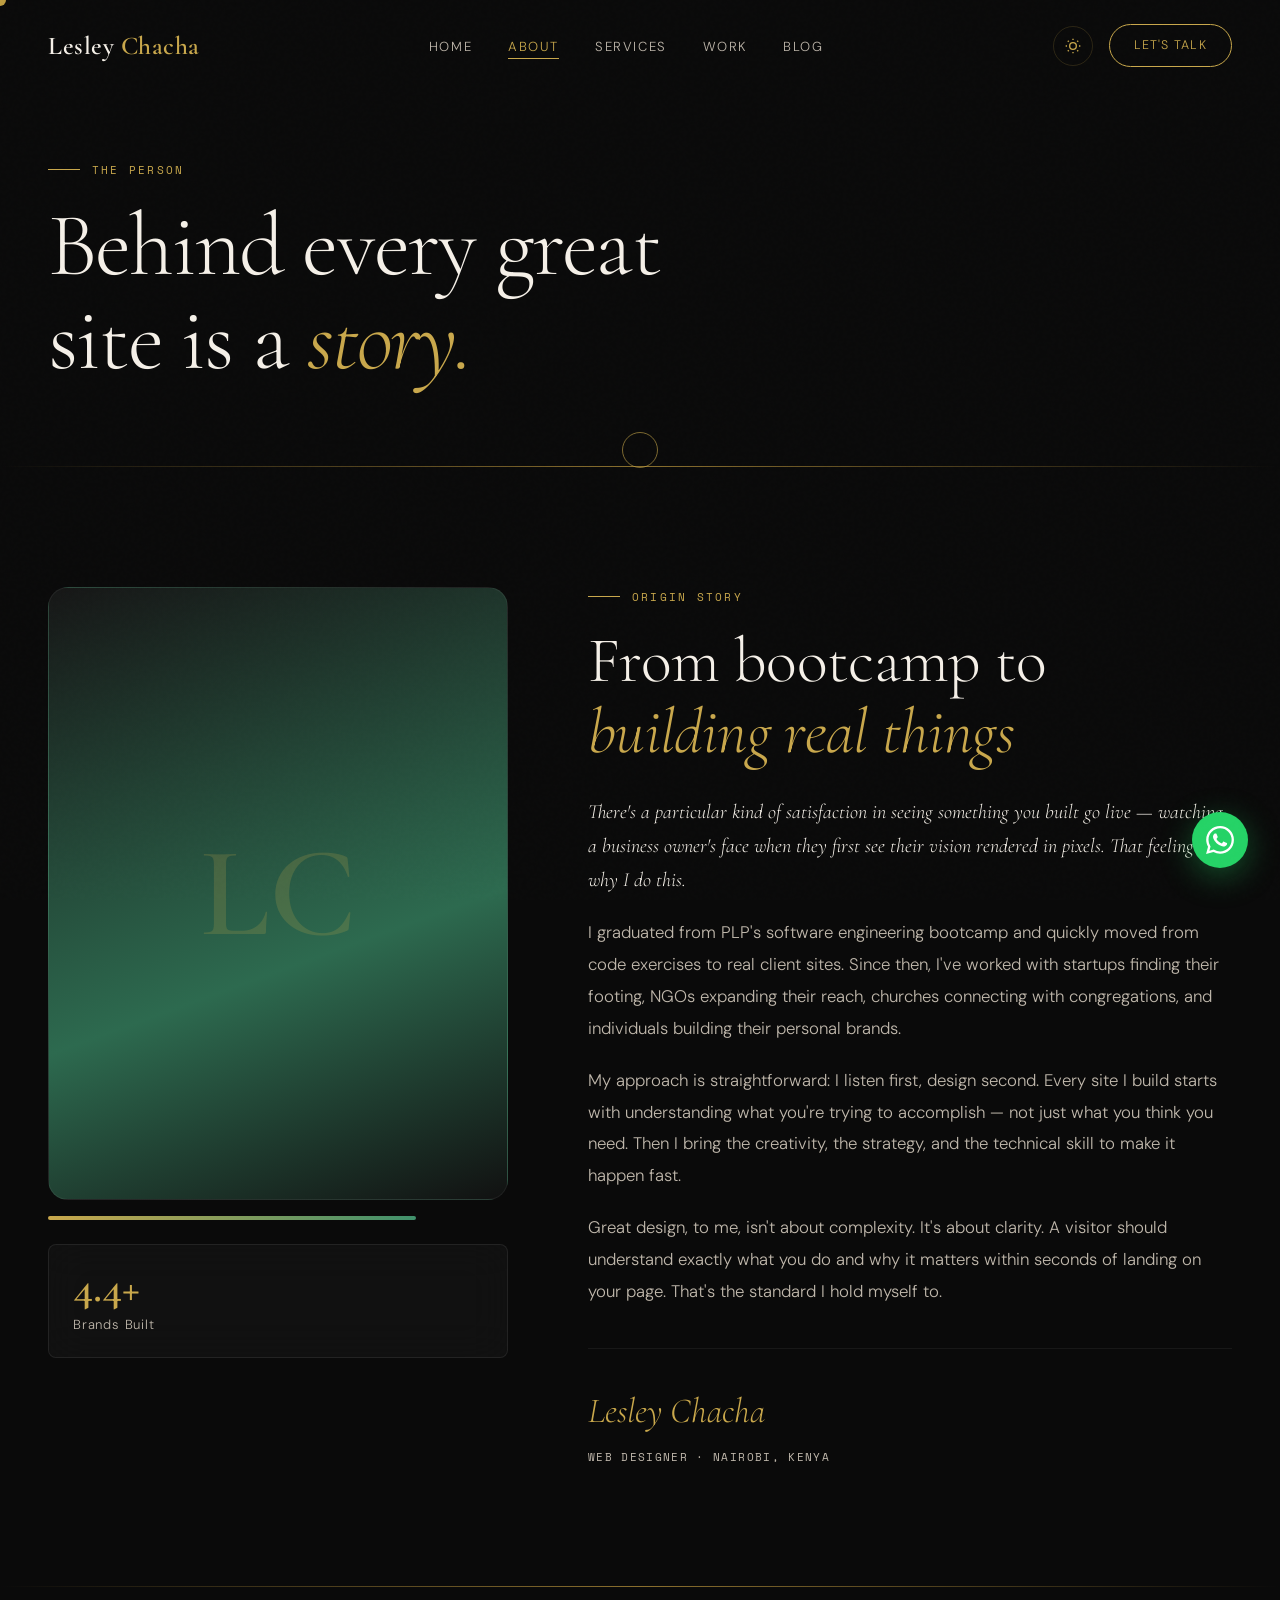
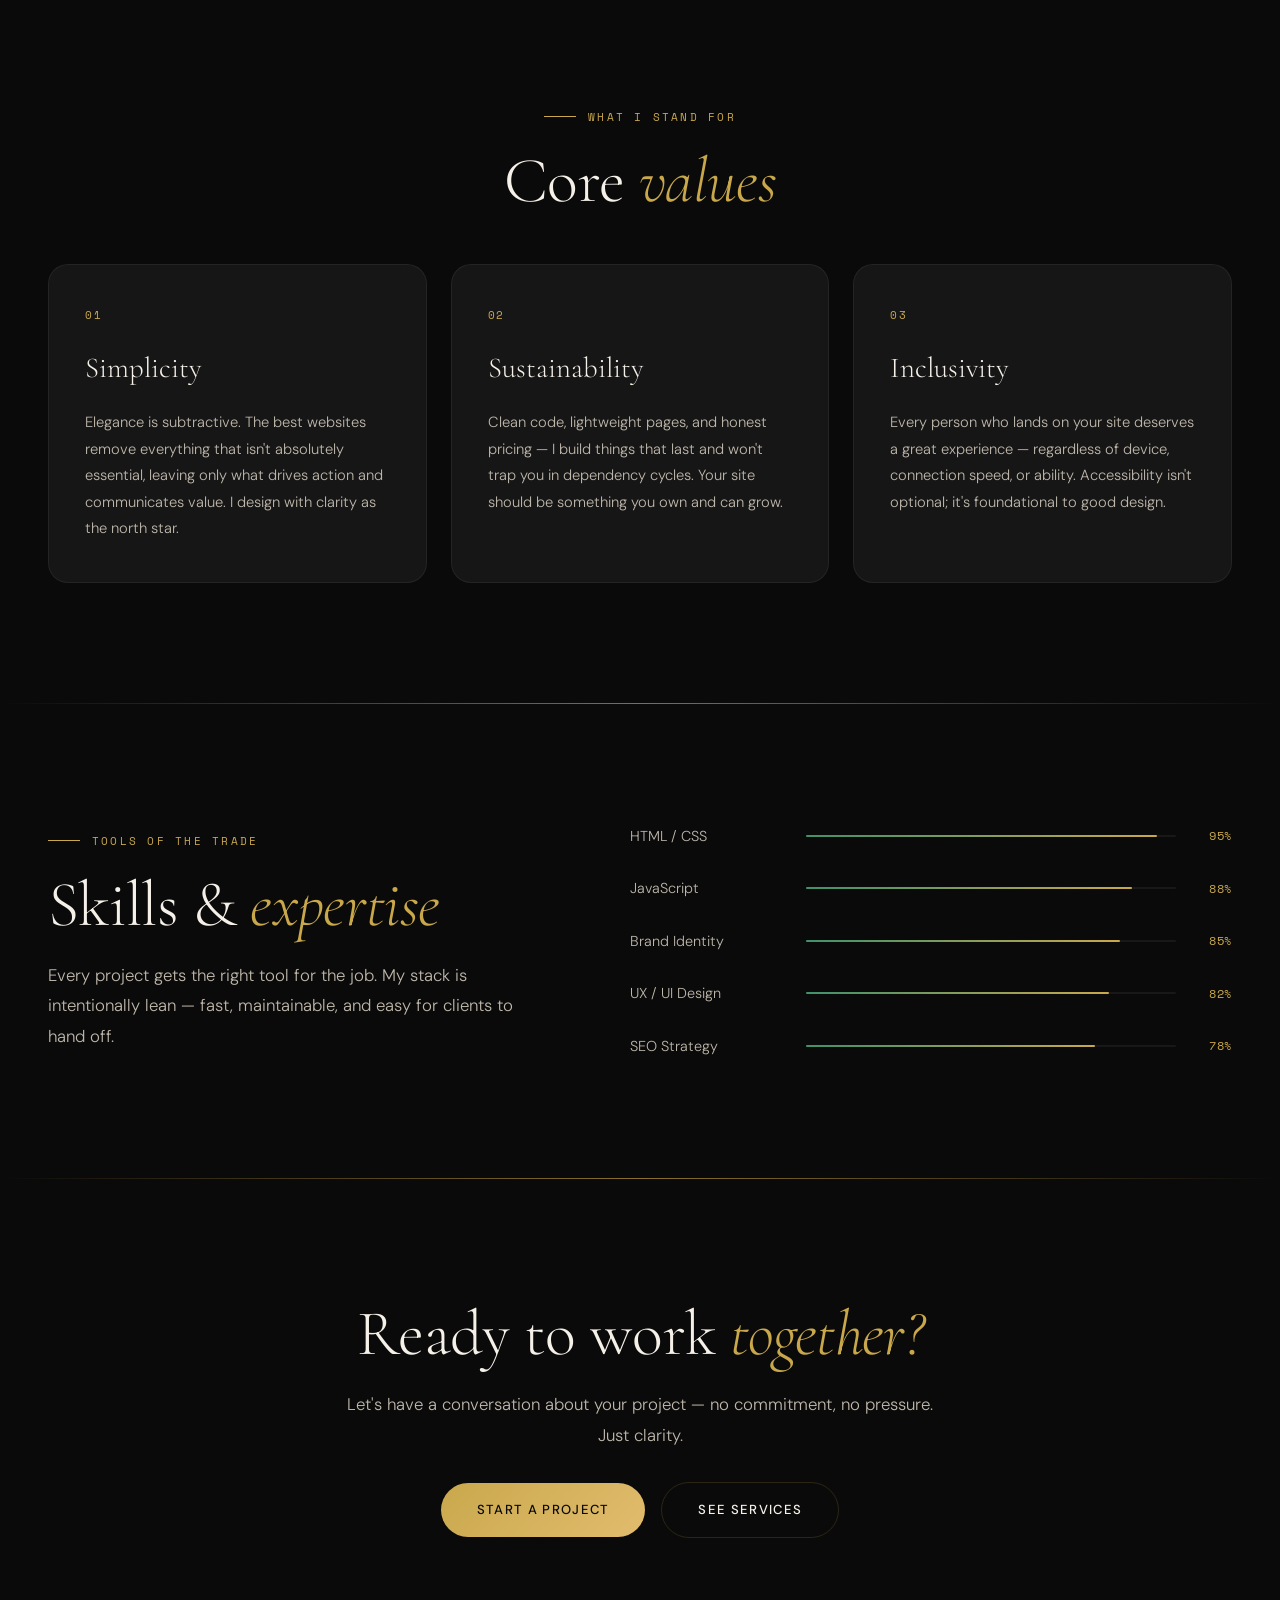
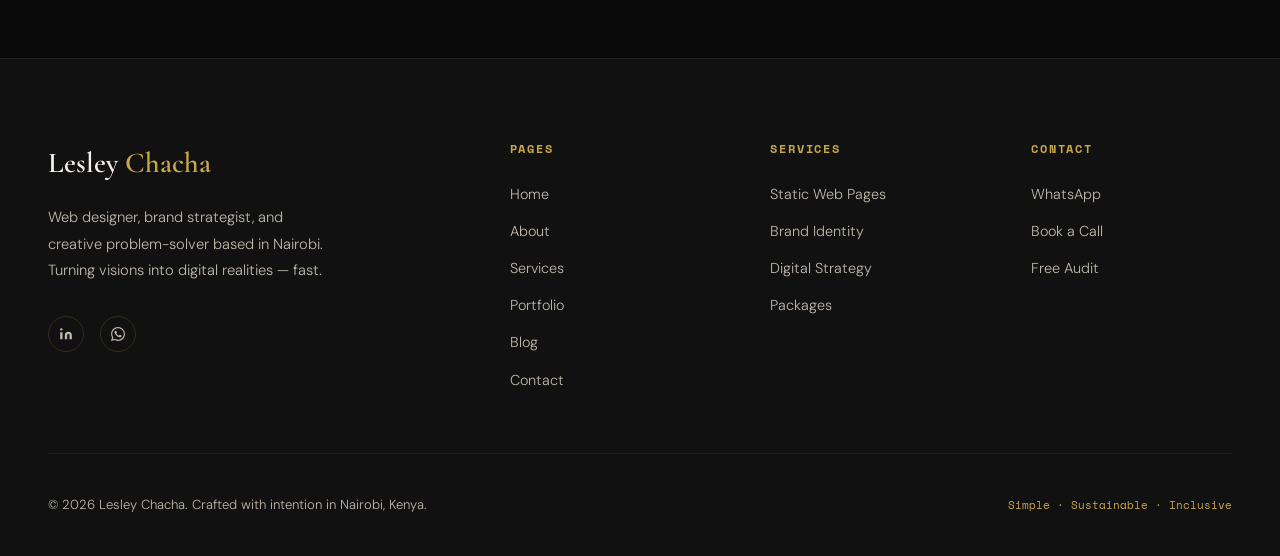
==== about.html @ ad927043 "added everything" ====
<!DOCTYPE html>
<html lang="en" data-theme="dark">
<head>
  <meta charset="UTF-8" />
  <meta name="viewport" content="width=device-width, initial-scale=1.0" />
  <title>About — Lesley Chacha</title>
  <meta name="description" content="PLP bootcamp graduate turned web designer. Lesley Chacha designs fast, purposeful websites for startups, individuals, churches, and NGOs in Nairobi." />
  <link rel="stylesheet" href="style.css" />
  <link rel="stylesheet" href="about.css" />
</head>
<body>

<div id="loader">
  <p class="loader-logo">Lesley <span>Chacha</span></p>
  <div class="loader-bar"></div>
</div>

<div id="cursor"></div>
<div id="cursor-ring"></div>

<a class="wa-float" href="https://wa.me/254796420241" target="_blank" aria-label="Chat on WhatsApp">
  <svg viewBox="0 0 24 24"><path d="M17.472 14.382c-.297-.149-1.758-.867-2.03-.967-.273-.099-.471-.148-.67.15-.197.297-.767.966-.94 1.164-.173.199-.347.223-.644.075-.297-.15-1.255-.463-2.39-1.475-.883-.788-1.48-1.761-1.653-2.059-.173-.297-.018-.458.13-.606.134-.133.298-.347.446-.52.149-.174.198-.298.298-.497.099-.198.05-.371-.025-.52-.075-.149-.669-1.612-.916-2.207-.242-.579-.487-.5-.669-.51-.173-.008-.371-.01-.57-.01-.198 0-.52.074-.792.372-.272.297-1.04 1.016-1.04 2.479 0 1.462 1.065 2.875 1.213 3.074.149.198 2.096 3.2 5.077 4.487.709.306 1.262.489 1.694.625.712.227 1.36.195 1.871.118.571-.085 1.758-.719 2.006-1.413.248-.694.248-1.289.173-1.413-.074-.124-.272-.198-.57-.347m-5.421 7.403h-.004a9.87 9.87 0 01-5.031-1.378l-.361-.214-3.741.982.998-3.648-.235-.374a9.86 9.86 0 01-1.51-5.26c.001-5.45 4.436-9.884 9.888-9.884 2.64 0 5.122 1.03 6.988 2.898a9.825 9.825 0 012.893 6.994c-.003 5.45-4.437 9.884-9.885 9.884m8.413-18.297A11.815 11.815 0 0012.05 0C5.495 0 .16 5.335.157 11.892c0 2.096.547 4.142 1.588 5.945L.057 24l6.305-1.654a11.882 11.882 0 005.683 1.448h.005c6.554 0 11.89-5.335 11.893-11.893a11.821 11.821 0 00-3.48-8.413z"/></svg>
</a>

<nav class="mobile-nav">
  <a href="index.html">Home</a>
  <a href="about.html">About</a>
  <a href="services.html">Services</a>
  <a href="portfolio.html">Work</a>
  <a href="blog.html">Blog</a>
  <a href="contact.html">Contact</a>
</nav>

<header class="nav" id="nav">
  <a href="index.html" class="nav-logo">Lesley <span>Chacha</span></a>
  <ul class="nav-links">
    <li><a href="index.html">Home</a></li>
    <li><a href="about.html" class="active">About</a></li>
    <li><a href="services.html">Services</a></li>
    <li><a href="portfolio.html">Work</a></li>
    <li><a href="blog.html">Blog</a></li>
  </ul>
  <div class="nav-actions">
    <button class="theme-toggle" id="theme-toggle" aria-label="Toggle theme"></button>
    <a href="contact.html" class="btn-nav">Let's Talk</a>
    <button class="nav-hamburger" aria-label="Menu">
      <span></span><span></span><span></span>
    </button>
  </div>
</header>

<!-- Page Hero -->
<section class="page-hero">
  <div class="page-hero-inner">
    <p class="section-label reveal">The Person</p>
    <h1 class="page-hero-title reveal delay-1">
      Behind every great<br>site is a <em>story.</em>
    </h1>
  </div>
  <div class="hero-orb orb-1" style="opacity:0.1"></div>
</section>

<!-- About Story -->
<section class="section">
  <div class="section-inner">
    <div class="about-story-grid">
      <div class="about-photo-col reveal-left">
        <div class="photo-frame">
          <div class="photo-placeholder">
            <!-- Replace with your actual photo: <img src="assets/lesley.jpg" alt="Lesley Chacha" /> -->
            <div class="photo-initials">LC</div>
          </div>
          <div class="photo-accent-bar"></div>
          <div class="photo-stat glass">
            <span class="stat-big" data-count="5" data-suffix="+">0+</span>
            <span>Brands Built</span>
          </div>
        </div>
      </div>

      <div class="about-story-col reveal-right">
        <p class="section-label">Origin Story</p>
        <h2 class="section-title">From bootcamp to <em>building real things</em></h2>
        <div class="story-body">
          <p>There's a particular kind of satisfaction in seeing something you built go live — watching a business owner's face when they first see their vision rendered in pixels. That feeling is why I do this.</p>
          <p>I graduated from PLP's software engineering bootcamp and quickly moved from code exercises to real client sites. Since then, I've worked with startups finding their footing, NGOs expanding their reach, churches connecting with congregations, and individuals building their personal brands.</p>
          <p>My approach is straightforward: I listen first, design second. Every site I build starts with understanding what you're trying to accomplish — not just what you think you need. Then I bring the creativity, the strategy, and the technical skill to make it happen fast.</p>
          <p>Great design, to me, isn't about complexity. It's about clarity. A visitor should understand exactly what you do and why it matters within seconds of landing on your page. That's the standard I hold myself to.</p>
        </div>

        <div class="signature">
          <span class="font-display italic" style="font-size:2.2rem;color:var(--gold)">Lesley Chacha</span>
          <span class="font-mono" style="font-size:0.7rem;color:var(--text2);letter-spacing:0.12em;text-transform:uppercase">Web Designer · Nairobi, Kenya</span>
        </div>
      </div>
    </div>
  </div>
</section>

<div class="divider"></div>

<!-- Values -->
<section class="section">
  <div class="section-inner">
    <div class="section-header text-center reveal">
      <p class="section-label" style="justify-content:center">What I Stand For</p>
      <h2 class="section-title">Core <em>values</em></h2>
    </div>

    <div class="values-grid mt-12">
      <div class="value-card card reveal delay-1">
        <div class="value-num font-mono text-gold">01</div>
        <h3>Simplicity</h3>
        <p>Elegance is subtractive. The best websites remove everything that isn't absolutely essential, leaving only what drives action and communicates value. I design with clarity as the north star.</p>
      </div>
      <div class="value-card card reveal delay-2">
        <div class="value-num font-mono text-gold">02</div>
        <h3>Sustainability</h3>
        <p>Clean code, lightweight pages, and honest pricing — I build things that last and won't trap you in dependency cycles. Your site should be something you own and can grow.</p>
      </div>
      <div class="value-card card reveal delay-3">
        <div class="value-num font-mono text-gold">03</div>
        <h3>Inclusivity</h3>
        <p>Every person who lands on your site deserves a great experience — regardless of device, connection speed, or ability. Accessibility isn't optional; it's foundational to good design.</p>
      </div>
    </div>
  </div>
</section>

<div class="divider"></div>

<!-- Skills & Tools -->
<section class="section">
  <div class="section-inner">
    <div class="skills-grid">
      <div class="reveal-left">
        <p class="section-label">Tools of the Trade</p>
        <h2 class="section-title">Skills &amp; <em>expertise</em></h2>
        <p class="section-subtitle">Every project gets the right tool for the job. My stack is intentionally lean — fast, maintainable, and easy for clients to hand off.</p>
      </div>

      <div class="skills-list reveal-right">
        <div class="skill-row">
          <span class="skill-name">HTML / CSS</span>
          <div class="skill-bar"><div class="skill-fill" style="--w:95%"></div></div>
          <span class="skill-pct font-mono">95%</span>
        </div>
        <div class="skill-row">
          <span class="skill-name">JavaScript</span>
          <div class="skill-bar"><div class="skill-fill" style="--w:88%"></div></div>
          <span class="skill-pct font-mono">88%</span>
        </div>
        <div class="skill-row">
          <span class="skill-name">Brand Identity</span>
          <div class="skill-bar"><div class="skill-fill" style="--w:85%"></div></div>
          <span class="skill-pct font-mono">85%</span>
        </div>
        <div class="skill-row">
          <span class="skill-name">UX / UI Design</span>
          <div class="skill-bar"><div class="skill-fill" style="--w:82%"></div></div>
          <span class="skill-pct font-mono">82%</span>
        </div>
        <div class="skill-row">
          <span class="skill-name">SEO Strategy</span>
          <div class="skill-bar"><div class="skill-fill" style="--w:78%"></div></div>
          <span class="skill-pct font-mono">78%</span>
        </div>
      </div>
    </div>
  </div>
</section>

<div class="divider"></div>

<!-- CTA -->
<section class="section cta-about">
  <div class="section-inner text-center">
    <h2 class="section-title reveal">Ready to work <em>together?</em></h2>
    <p class="section-subtitle reveal delay-1" style="margin:20px auto;text-align:center">Let's have a conversation about your project — no commitment, no pressure. Just clarity.</p>
    <div class="flex-center gap-4 mt-8 reveal delay-2">
      <a href="contact.html" class="btn btn-primary" data-magnet>Start a Project</a>
      <a href="services.html" class="btn btn-outline" data-magnet>See Services</a>
    </div>
  </div>
</section>

<!-- Footer -->
<footer class="footer">
  <div class="footer-inner">
    <div class="footer-grid">
      <div class="footer-brand">
        <h3>Lesley <span>Chacha</span></h3>
        <p>Web designer, brand strategist, and creative problem-solver based in Nairobi. Turning visions into digital realities — fast.</p>
        <div class="footer-socials mt-8">
          <a href="#" aria-label="LinkedIn"><svg width="14" height="14" fill="currentColor" viewBox="0 0 24 24"><path d="M16 8a6 6 0 0 1 6 6v7h-4v-7a2 2 0 0 0-2-2 2 2 0 0 0-2 2v7h-4v-7a6 6 0 0 1 6-6z"/><rect x="2" y="9" width="4" height="12"/><circle cx="4" cy="4" r="2"/></svg></a>
          <a href="https://wa.me/254796420241" aria-label="WhatsApp"><svg width="14" height="14" viewBox="0 0 24 24" fill="currentColor"><path d="M17.472 14.382c-.297-.149-1.758-.867-2.03-.967-.273-.099-.471-.148-.67.15-.197.297-.767.966-.94 1.164-.173.199-.347.223-.644.075-.297-.15-1.255-.463-2.39-1.475-.883-.788-1.48-1.761-1.653-2.059-.173-.297-.018-.458.13-.606.134-.133.298-.347.446-.52.149-.174.198-.298.298-.497.099-.198.05-.371-.025-.52-.075-.149-.669-1.612-.916-2.207-.242-.579-.487-.5-.669-.51-.173-.008-.371-.01-.57-.01-.198 0-.52.074-.792.372-.272.297-1.04 1.016-1.04 2.479 0 1.462 1.065 2.875 1.213 3.074.149.198 2.096 3.2 5.077 4.487.709.306 1.262.489 1.694.625.712.227 1.36.195 1.871.118.571-.085 1.758-.719 2.006-1.413.248-.694.248-1.289.173-1.413-.074-.124-.272-.198-.57-.347m-5.421 7.403h-.004a9.87 9.87 0 01-5.031-1.378l-.361-.214-3.741.982.998-3.648-.235-.374a9.86 9.86 0 01-1.51-5.26c.001-5.45 4.436-9.884 9.888-9.884 2.64 0 5.122 1.03 6.988 2.898a9.825 9.825 0 012.893 6.994c-.003 5.45-4.437 9.884-9.885 9.884m8.413-18.297A11.815 11.815 0 0012.05 0C5.495 0 .16 5.335.157 11.892c0 2.096.547 4.142 1.588 5.945L.057 24l6.305-1.654a11.882 11.882 0 005.683 1.448h.005c6.554 0 11.89-5.335 11.893-11.893a11.821 11.821 0 00-3.48-8.413z"/></svg></a>
        </div>
      </div>
      <div class="footer-col"><h4>Pages</h4><ul><li><a href="index.html">Home</a></li><li><a href="about.html">About</a></li><li><a href="services.html">Services</a></li><li><a href="portfolio.html">Portfolio</a></li><li><a href="blog.html">Blog</a></li><li><a href="contact.html">Contact</a></li></ul></div>
      <div class="footer-col"><h4>Services</h4><ul><li><a href="services.html">Static Web Pages</a></li><li><a href="services.html">Brand Identity</a></li><li><a href="services.html">Digital Strategy</a></li><li><a href="services.html">Packages</a></li></ul></div>
      <div class="footer-col"><h4>Contact</h4><ul><li><a href="https://wa.me/254796420241">WhatsApp</a></li><li><a href="contact.html">Book a Call</a></li><li><a href="contact.html">Free Audit</a></li></ul></div>
    </div>
    <div class="footer-bottom">
      <p>© 2026 Lesley Chacha. Crafted with intention in Nairobi, Kenya.</p>
      <p class="font-mono" style="font-size:0.7rem;color:var(--gold)">Simple · Sustainable · Inclusive</p>
    </div>
  </div>
</footer>

<script src="script.js"></script>
</body>
</html>
---- style.css ----
/* ============================================
   LESLEY CHACHA — Global Stylesheet
   Palette: Deep Black, Forest Green, Gold
   ============================================ */

@import url('https://fonts.googleapis.com/css2?family=Cormorant+Garamond:ital,wght@0,300;0,400;0,600;1,300;1,400&family=DM+Sans:opsz,wght@9..40,300;9..40,400;9..40,500&family=Space+Mono:wght@400;700&display=swap');

/* ── Variables ──────────────────────────────── */
:root {
  --black:   #0a0a0a;
  --off-black: #111111;
  --surface: #161616;
  --surface2: #1e1e1e;
  --green:   #2d6a4f;
  --green-light: #40916c;
  --green-glow: #52b788;
  --gold:    #c9a84c;
  --gold-light: #e2bc6e;
  --gold-dim: #8a6f2e;
  --white:   #f5f0e8;
  --off-white: #e8e0d0;
  --gray:    #8a8a8a;
  --gray-light: #c0b8ac;

  --bg:      var(--black);
  --bg2:     var(--surface);
  --text:    var(--white);
  --text2:   var(--gray-light);
  --border:  rgba(201,168,76,0.18);
  --border2: rgba(255,255,255,0.06);

  --font-display: 'Cormorant Garamond', Georgia, serif;
  --font-body:    'DM Sans', sans-serif;
  --font-mono:    'Space Mono', monospace;

  --radius:  8px;
  --radius-lg: 20px;
  --radius-xl: 36px;

  --ease-out: cubic-bezier(0.16, 1, 0.3, 1);
  --ease-in:  cubic-bezier(0.7, 0, 0.84, 0);
  --ease:     cubic-bezier(0.4, 0, 0.2, 1);

  --shadow-gold: 0 0 40px rgba(201,168,76,0.12);
  --shadow-green: 0 0 40px rgba(64,145,108,0.15);
  --shadow-card: 0 8px 40px rgba(0,0,0,0.4);
}

/* Light Mode */
[data-theme="light"] {
  --bg:      #f5f0e8;
  --bg2:     #ede8de;
  --text:    #0a0a0a;
  --text2:   #4a4a4a;
  --border:  rgba(201,168,76,0.3);
  --border2: rgba(0,0,0,0.08);
  --surface: #e8e3d9;
  --surface2: #ddd8ce;
  --shadow-card: 0 8px 40px rgba(0,0,0,0.1);
  --shadow-gold: 0 0 40px rgba(201,168,76,0.2);
}

/* ── Reset & Base ───────────────────────────── */
*, *::before, *::after { box-sizing: border-box; margin: 0; padding: 0; }

html {
  scroll-behavior: smooth;
  font-size: 16px;
  -webkit-font-smoothing: antialiased;
}

body {
  background: var(--bg);
  color: var(--text);
  font-family: var(--font-body);
  font-weight: 300;
  line-height: 1.7;
  overflow-x: hidden;
  transition: background 0.4s var(--ease), color 0.4s var(--ease);
  cursor: none;
}

a { color: inherit; text-decoration: none; }
img { max-width: 100%; display: block; }
button { cursor: none; border: none; background: none; font-family: inherit; }

/* ── Custom Cursor ──────────────────────────── */
#cursor {
  width: 12px;
  height: 12px;
  background: var(--gold);
  border-radius: 50%;
  position: fixed;
  top: 0; left: 0;
  pointer-events: none;
  z-index: 9999;
  transform: translate(-50%, -50%);
  transition: width 0.3s var(--ease-out), height 0.3s var(--ease-out),
              background 0.3s, opacity 0.3s;
  mix-blend-mode: difference;
}

#cursor-ring {
  width: 36px;
  height: 36px;
  border: 1.5px solid var(--gold);
  border-radius: 50%;
  position: fixed;
  top: 0; left: 0;
  pointer-events: none;
  z-index: 9998;
  transform: translate(-50%, -50%);
  transition: width 0.4s var(--ease-out), height 0.4s var(--ease-out),
              transform 0.12s linear, border-color 0.3s;
  opacity: 0.6;
}

body.cursor-hover #cursor { width: 6px; height: 6px; }
body.cursor-hover #cursor-ring { width: 56px; height: 56px; opacity: 0.3; }

/* ── Noise Overlay ──────────────────────────── */
body::before {
  content: '';
  position: fixed;
  inset: 0;
  background-image: url("data:image/svg+xml,%3Csvg viewBox='0 0 256 256' xmlns='http://www.w3.org/2000/svg'%3E%3Cfilter id='noise'%3E%3CfeTurbulence type='fractalNoise' baseFrequency='0.9' numOctaves='4' stitchTiles='stitch'/%3E%3C/filter%3E%3Crect width='100%25' height='100%25' filter='url(%23noise)' opacity='0.03'/%3E%3C/svg%3E");
  pointer-events: none;
  z-index: 9990;
  opacity: 0.4;
}

/* ── Navigation ─────────────────────────────── */
.nav {
  position: fixed;
  top: 0; left: 0; right: 0;
  z-index: 1000;
  padding: 24px 48px;
  display: flex;
  align-items: center;
  justify-content: space-between;
  transition: background 0.4s var(--ease), backdrop-filter 0.4s, padding 0.3s;
}

.nav.scrolled {
  background: rgba(10,10,10,0.85);
  backdrop-filter: blur(20px) saturate(180%);
  padding: 16px 48px;
  border-bottom: 1px solid var(--border2);
}

[data-theme="light"] .nav.scrolled {
  background: rgba(245,240,232,0.85);
}

.nav-logo {
  font-family: var(--font-display);
  font-size: 1.6rem;
  font-weight: 600;
  letter-spacing: 0.02em;
  color: var(--text);
  position: relative;
}

.nav-logo span {
  color: var(--gold);
}

.nav-links {
  display: flex;
  gap: 36px;
  list-style: none;
  align-items: center;
  flex-wrap: nowrap;
  white-space: nowrap;
}

.nav-links a {
  font-size: 0.82rem;
  letter-spacing: 0.12em;
  text-transform: uppercase;
  color: var(--text2);
  transition: color 0.25s;
  position: relative;
}

.nav-links a::after {
  content: '';
  position: absolute;
  bottom: -4px;
  left: 0;
  width: 0;
  height: 1px;
  background: var(--gold);
  transition: width 0.3s var(--ease-out);
}

.nav-links a:hover { color: var(--gold); }
.nav-links a:hover::after { width: 100%; }
.nav-links a.active { color: var(--gold); }
.nav-links a.active::after { width: 100%; }

.nav-actions {
  display: flex;
  align-items: center;
  gap: 16px;
}

/* Theme Toggle */
.theme-toggle {
  width: 40px;
  height: 40px;
  border-radius: 50%;
  border: 1px solid var(--border);
  display: flex;
  align-items: center;
  justify-content: center;
  color: var(--gold);
  font-size: 16px;
  transition: background 0.25s, transform 0.3s;
  cursor: none;
}

.theme-toggle:hover {
  background: var(--border);
  transform: rotate(20deg);
}

/* Nav CTA */
.btn-nav {
  padding: 10px 24px;
  border-radius: var(--radius-xl);
  border: 1px solid var(--gold);
  font-size: 0.78rem;
  letter-spacing: 0.1em;
  text-transform: uppercase;
  color: var(--gold);
  transition: background 0.25s, color 0.25s;
  font-family: var(--font-body);
}

.btn-nav:hover {
  background: var(--gold);
  color: var(--black);
}

/* Mobile menu */
.nav-hamburger {
  display: none;
  flex-direction: column;
  gap: 5px;
  padding: 8px;
}

.nav-hamburger span {
  display: block;
  width: 24px;
  height: 1.5px;
  background: var(--text);
  transition: transform 0.3s, opacity 0.3s;
}

/* ── Buttons ─────────────────────────────────── */
.btn {
  display: inline-flex;
  align-items: center;
  gap: 10px;
  padding: 16px 36px;
  border-radius: var(--radius-xl);
  font-family: var(--font-body);
  font-size: 0.82rem;
  font-weight: 500;
  letter-spacing: 0.1em;
  text-transform: uppercase;
  transition: all 0.3s var(--ease-out);
  position: relative;
  overflow: hidden;
  cursor: none;
}

.btn::after {
  content: '';
  position: absolute;
  inset: 0;
  opacity: 0;
  transition: opacity 0.3s;
}

.btn:hover::after { opacity: 1; }

.btn-primary {
  background: linear-gradient(135deg, var(--gold), var(--gold-light));
  color: var(--black);
}

.btn-primary:hover {
  transform: translateY(-2px);
  box-shadow: 0 16px 48px rgba(201,168,76,0.35);
}

.btn-outline {
  border: 1px solid var(--border);
  color: var(--text);
  background: transparent;
}

.btn-outline:hover {
  border-color: var(--gold);
  color: var(--gold);
  transform: translateY(-2px);
}

.btn-green {
  background: linear-gradient(135deg, var(--green), var(--green-light));
  color: var(--white);
}

.btn-green:hover {
  transform: translateY(-2px);
  box-shadow: 0 16px 48px rgba(45,106,79,0.4);
}

.btn-sm {
  padding: 10px 24px;
  font-size: 0.75rem;
}

/* ── Section Basics ─────────────────────────── */
.section {
  padding: 120px 48px;
}

.section-inner {
  max-width: 1280px;
  margin: 0 auto;
}

.section-label {
  font-family: var(--font-mono);
  font-size: 0.7rem;
  letter-spacing: 0.2em;
  text-transform: uppercase;
  color: var(--gold);
  margin-bottom: 20px;
  display: flex;
  align-items: center;
  gap: 12px;
}

.section-label::before {
  content: '';
  display: block;
  width: 32px;
  height: 1px;
  background: var(--gold);
}

.section-title {
  font-family: var(--font-display);
  font-size: clamp(2.4rem, 5vw, 4.2rem);
  font-weight: 300;
  line-height: 1.1;
  letter-spacing: -0.01em;
  color: var(--text);
}

.section-title em {
  font-style: italic;
  color: var(--gold);
}

.section-subtitle {
  font-size: 1.05rem;
  color: var(--text2);
  line-height: 1.8;
  max-width: 600px;
  margin-top: 20px;
}

/* ── Gold Line Divider ──────────────────────── */
.divider {
  width: 100%;
  height: 1px;
  background: linear-gradient(to right, transparent, var(--gold-dim), transparent);
  margin: 0;
}

/* ── Cards ───────────────────────────────────── */
.card {
  background: var(--bg2);
  border: 1px solid var(--border2);
  border-radius: var(--radius-lg);
  padding: 40px;
  transition: transform 0.4s var(--ease-out), box-shadow 0.4s, border-color 0.4s;
  position: relative;
  overflow: hidden;
}

.card::before {
  content: '';
  position: absolute;
  top: 0; left: 0; right: 0;
  height: 1px;
  background: linear-gradient(to right, transparent, var(--gold-dim), transparent);
  opacity: 0;
  transition: opacity 0.4s;
}

.card:hover {
  transform: translateY(-6px);
  box-shadow: var(--shadow-gold), var(--shadow-card);
  border-color: var(--border);
}

.card:hover::before { opacity: 1; }

/* ── Tag Pills ──────────────────────────────── */
.tag {
  display: inline-block;
  padding: 4px 14px;
  border-radius: 40px;
  font-size: 0.72rem;
  letter-spacing: 0.08em;
  text-transform: uppercase;
  border: 1px solid var(--border);
  color: var(--gold);
  background: rgba(201,168,76,0.06);
}

.tag-green {
  border-color: rgba(64,145,108,0.3);
  color: var(--green-glow);
  background: rgba(64,145,108,0.06);
}

/* ── Scroll Animations ──────────────────────── */
.reveal {
  opacity: 0;
  transform: translateY(32px);
  transition: opacity 0.8s var(--ease-out), transform 0.8s var(--ease-out);
}

.reveal.visible {
  opacity: 1;
  transform: translateY(0);
}

.reveal-left {
  opacity: 0;
  transform: translateX(-32px);
  transition: opacity 0.8s var(--ease-out), transform 0.8s var(--ease-out);
}

.reveal-left.visible { opacity: 1; transform: translateX(0); }

.reveal-right {
  opacity: 0;
  transform: translateX(32px);
  transition: opacity 0.8s var(--ease-out), transform 0.8s var(--ease-out);
}

.reveal-right.visible { opacity: 1; transform: translateX(0); }

/* Stagger delays */
.delay-1 { transition-delay: 0.1s; }
.delay-2 { transition-delay: 0.2s; }
.delay-3 { transition-delay: 0.3s; }
.delay-4 { transition-delay: 0.4s; }
.delay-5 { transition-delay: 0.5s; }
.delay-6 { transition-delay: 0.6s; }

/* ── Glass Card ─────────────────────────────── */
.glass {
  background: rgba(255,255,255,0.03);
  backdrop-filter: blur(20px);
  border: 1px solid rgba(255,255,255,0.08);
  border-radius: var(--radius-lg);
}

[data-theme="light"] .glass {
  background: rgba(255,255,255,0.5);
  border: 1px solid rgba(0,0,0,0.08);
}

/* ── Footer ─────────────────────────────────── */
.footer {
  background: var(--off-black);
  padding: 80px 48px 40px;
  border-top: 1px solid var(--border2);
}

[data-theme="light"] .footer {
  background: var(--surface);
}

.footer-inner {
  max-width: 1280px;
  margin: 0 auto;
}

.footer-grid {
  display: grid;
  grid-template-columns: 2fr 1fr 1fr 1fr;
  gap: 60px;
  margin-bottom: 60px;
}

.footer-brand h3 {
  font-family: var(--font-display);
  font-size: 1.8rem;
  font-weight: 600;
  margin-bottom: 16px;
}

.footer-brand h3 span { color: var(--gold); }

.footer-brand p {
  color: var(--text2);
  font-size: 0.92rem;
  line-height: 1.8;
  max-width: 280px;
}

.footer-col h4 {
  font-size: 0.75rem;
  letter-spacing: 0.15em;
  text-transform: uppercase;
  color: var(--gold);
  font-family: var(--font-mono);
  margin-bottom: 20px;
}

.footer-col ul {
  list-style: none;
  display: flex;
  flex-direction: column;
  gap: 10px;
}

.footer-col a {
  color: var(--text2);
  font-size: 0.9rem;
  transition: color 0.25s;
}

.footer-col a:hover { color: var(--gold); }

.footer-bottom {
  padding-top: 40px;
  border-top: 1px solid var(--border2);
  display: flex;
  align-items: center;
  justify-content: space-between;
}

.footer-bottom p {
  color: var(--text2);
  font-size: 0.82rem;
}

.footer-socials {
  display: flex;
  gap: 16px;
}

.footer-socials a {
  width: 36px;
  height: 36px;
  border-radius: 50%;
  border: 1px solid var(--border);
  display: flex;
  align-items: center;
  justify-content: center;
  color: var(--text2);
  font-size: 14px;
  transition: border-color 0.25s, color 0.25s, background 0.25s;
}

.footer-socials a:hover {
  border-color: var(--gold);
  color: var(--gold);
  background: rgba(201,168,76,0.08);
}

/* ── WhatsApp Float ─────────────────────────── */
.wa-float {
  position: fixed;
  bottom: 32px;
  right: 32px;
  width: 56px;
  height: 56px;
  background: #25D366;
  border-radius: 50%;
  display: flex;
  align-items: center;
  justify-content: center;
  z-index: 500;
  box-shadow: 0 8px 32px rgba(37,211,102,0.35);
  transition: transform 0.3s var(--ease-out), box-shadow 0.3s;
  animation: wa-pulse 2.5s ease-in-out infinite;
}

.wa-float:hover {
  transform: scale(1.12);
  box-shadow: 0 12px 40px rgba(37,211,102,0.5);
}

.wa-float svg { width: 28px; height: 28px; fill: white; }

@keyframes wa-pulse {
  0%, 100% { box-shadow: 0 8px 32px rgba(37,211,102,0.35), 0 0 0 0 rgba(37,211,102,0.4); }
  50% { box-shadow: 0 8px 32px rgba(37,211,102,0.35), 0 0 0 10px rgba(37,211,102,0); }
}

/* ── Loading Screen ─────────────────────────── */
#loader {
  position: fixed;
  inset: 0;
  background: var(--black);
  z-index: 9995;
  display: flex;
  flex-direction: column;
  align-items: center;
  justify-content: center;
  gap: 24px;
  transition: opacity 0.6s, transform 0.6s;
}

#loader.hidden {
  opacity: 0;
  pointer-events: none;
  transform: translateY(-100%);
}

.loader-logo {
  font-family: var(--font-display);
  font-size: 2.8rem;
  font-weight: 600;
  color: var(--white);
  overflow: hidden;
}

.loader-logo span { color: var(--gold); }

.loader-bar {
  width: 200px;
  height: 1px;
  background: var(--border2);
  position: relative;
  overflow: hidden;
}

.loader-bar::after {
  content: '';
  position: absolute;
  top: 0; left: -100%;
  width: 100%;
  height: 100%;
  background: linear-gradient(to right, transparent, var(--gold), transparent);
  animation: load-sweep 1.2s var(--ease-out) forwards;
  animation-delay: 0.3s;
}

@keyframes load-sweep {
  from { left: -100%; }
  to   { left: 100%; }
}

/* ── Utility ────────────────────────────────── */
.text-gold  { color: var(--gold); }
.text-green { color: var(--green-glow); }
.text-muted { color: var(--text2); }
.fw-300 { font-weight: 300; }
.fw-600 { font-weight: 600; }
.font-display { font-family: var(--font-display); }
.font-mono    { font-family: var(--font-mono); }
.italic { font-style: italic; }
.text-center { text-align: center; }
.flex { display: flex; }
.flex-center { display: flex; align-items: center; justify-content: center; }
.gap-4 { gap: 16px; }
.gap-8 { gap: 32px; }
.mt-2 { margin-top: 8px; }
.mt-4 { margin-top: 16px; }
.mt-6 { margin-top: 24px; }
.mt-8 { margin-top: 32px; }
.mt-12 { margin-top: 48px; }
.mb-8 { margin-bottom: 32px; }
.grid { display: grid; }
.grid-2 { grid-template-columns: repeat(2, 1fr); gap: 32px; }
.grid-3 { grid-template-columns: repeat(3, 1fr); gap: 32px; }

/* ── Responsive ─────────────────────────────── */
/* Desktop: Hide mobile nav explicitly */
.mobile-nav {
  display: none !important;
}

@media (max-width: 1024px) {
  .nav { padding: 20px 32px; }
  .nav.scrolled { padding: 14px 32px; }
  
  .nav-links {
    gap: 24px;
  }
  
  .nav-links a {
    font-size: 0.78rem;
  }
  
  .section { padding: 80px 32px; }
  .footer { padding: 60px 32px 32px; }
  .footer-grid { grid-template-columns: 1fr 1fr; gap: 40px; }
}

@media (max-width: 900px) {
  .nav-links {
    gap: 16px;
  }
  
  .nav-links a {
    font-size: 0.75rem;
  }
}

@media (max-width: 768px) {
  body { cursor: auto; }
  #cursor, #cursor-ring { display: none; }

  .nav { padding: 16px 24px; }
  .nav.scrolled { padding: 12px 24px; }
  .nav-links, .btn-nav { display: none; }
  .nav-hamburger { display: flex; }

  .section { padding: 72px 24px; }
  .footer { padding: 56px 24px 32px; }
  .footer-grid { grid-template-columns: 1fr; gap: 32px; }
  .footer-bottom { flex-direction: column; gap: 16px; text-align: center; }

  .grid-2, .grid-3 { grid-template-columns: 1fr; }
  .section-title { font-size: clamp(2rem, 8vw, 3rem); }

  .wa-float { bottom: 20px; right: 20px; width: 48px; height: 48px; }

  /* Mobile Nav */
  .mobile-nav {
    position: fixed;
    inset: 0;
    background: var(--off-black);
    z-index: 999;
    display: flex !important;
    flex-direction: column;
    align-items: center;
    justify-content: center;
    gap: 32px;
    transform: translateX(100%);
    transition: transform 0.4s var(--ease-out);
  }

  .mobile-nav.open { transform: translateX(0); }

  .mobile-nav a {
    font-family: var(--font-display);
    font-size: 2.4rem;
    font-weight: 300;
    color: var(--text);
    transition: color 0.25s;
  }

  .mobile-nav a:hover { color: var(--gold); }
}
---- about.css ----
/* ============================================
   LESLEY CHACHA — About Page Styles
   ============================================ */

.page-hero {
  min-height: 50vh;
  display: flex;
  align-items: flex-end;
  padding: 160px 48px 80px;
  position: relative;
  overflow: hidden;
}

.page-hero::after {
  content: '';
  position: absolute;
  bottom: 0; left: 0; right: 0;
  height: 1px;
  background: linear-gradient(to right, transparent, var(--gold-dim), transparent);
}

.page-hero-inner {
  max-width: 1280px;
  margin: 0 auto;
  width: 100%;
  position: relative;
  z-index: 1;
}

.page-hero-title {
  font-family: var(--font-display);
  font-size: clamp(3rem, 7vw, 6.5rem);
  font-weight: 300;
  line-height: 1.05;
  letter-spacing: -0.02em;
  margin-top: 16px;
}

.page-hero-title em {
  color: var(--gold);
  font-style: italic;
}

/* About Story Grid */
.about-story-grid {
  display: grid;
  grid-template-columns: 1fr 1.4fr;
  gap: 80px;
  align-items: start;
}

.photo-frame {
  position: sticky;
  top: 100px;
}

.photo-placeholder {
  aspect-ratio: 3/4;
  border-radius: var(--radius-lg);
  background: linear-gradient(160deg, var(--surface) 0%, var(--green) 60%, var(--off-black) 100%);
  border: 1px solid var(--border2);
  display: flex;
  align-items: center;
  justify-content: center;
  overflow: hidden;
  position: relative;
}

.photo-initials {
  font-family: var(--font-display);
  font-size: 8rem;
  font-weight: 600;
  color: rgba(201,168,76,0.2);
  user-select: none;
}

.photo-placeholder img {
  width: 100%;
  height: 100%;
  object-fit: cover;
  object-position: top;
}

.photo-accent-bar {
  height: 4px;
  background: linear-gradient(to right, var(--gold), var(--green-light));
  border-radius: 2px;
  margin-top: 16px;
  width: 80%;
}

.photo-stat {
  margin-top: 24px;
  padding: 20px 24px;
  display: flex;
  flex-direction: column;
  gap: 4px;
  border-radius: var(--radius);
}

.stat-big {
  font-family: var(--font-display);
  font-size: 2.8rem;
  font-weight: 600;
  color: var(--gold);
  line-height: 1;
}

.photo-stat span:last-child {
  font-size: 0.82rem;
  color: var(--text2);
  letter-spacing: 0.06em;
}

.story-body {
  display: flex;
  flex-direction: column;
  gap: 20px;
  margin-top: 28px;
  margin-bottom: 40px;
}

.story-body p {
  font-size: 1.05rem;
  color: var(--text2);
  line-height: 1.9;
}

.story-body p:first-child {
  font-family: var(--font-display);
  font-size: 1.25rem;
  font-weight: 300;
  font-style: italic;
  color: var(--text);
  line-height: 1.7;
}

.signature {
  display: flex;
  flex-direction: column;
  gap: 6px;
  padding-top: 32px;
  border-top: 1px solid var(--border2);
}

/* Values Grid */
.values-grid {
  display: grid;
  grid-template-columns: repeat(3, 1fr);
  gap: 24px;
}

.value-card {
  padding: 40px 36px;
}

.value-num {
  font-size: 0.7rem;
  letter-spacing: 0.15em;
  color: var(--gold);
  margin-bottom: 20px;
}

.value-card h3 {
  font-family: var(--font-display);
  font-size: 1.8rem;
  font-weight: 300;
  margin-bottom: 16px;
}

.value-card p {
  font-size: 0.92rem;
  color: var(--text2);
  line-height: 1.8;
}

/* Skills */
.skills-grid {
  display: grid;
  grid-template-columns: 1fr 1.2fr;
  gap: 80px;
  align-items: center;
}

.skills-list {
  display: flex;
  flex-direction: column;
  gap: 28px;
}

.skill-row {
  display: grid;
  grid-template-columns: 160px 1fr 40px;
  align-items: center;
  gap: 16px;
}

.skill-name {
  font-size: 0.9rem;
  color: var(--text2);
}

.skill-bar {
  height: 2px;
  background: var(--border2);
  border-radius: 2px;
  overflow: visible;
}

.skill-fill {
  height: 100%;
  width: 0;
  background: linear-gradient(to right, var(--green-light), var(--gold));
  border-radius: 2px;
  transition: width 1.2s var(--ease-out) 0.2s;
}

.reveal.visible .skill-fill,
.reveal-right.visible .skill-fill {
  width: var(--w);
}

.skill-pct {
  font-size: 0.72rem;
  color: var(--gold);
  letter-spacing: 0.05em;
  text-align: right;
}

.cta-about {
  padding: 120px 48px;
}

/* Responsive */
@media (max-width: 1024px) {
  .about-story-grid { grid-template-columns: 1fr; gap: 48px; }
  .photo-frame { position: static; }
  .photo-placeholder { aspect-ratio: 16/9; }
  .values-grid { grid-template-columns: 1fr; }
  .skills-grid { grid-template-columns: 1fr; gap: 48px; }
  .skill-row { grid-template-columns: 140px 1fr 40px; }
}

@media (max-width: 768px) {
  .page-hero { padding: 120px 24px 60px; }
  .skill-row { grid-template-columns: 120px 1fr 36px; }
  .cta-about { padding: 80px 24px; }
}
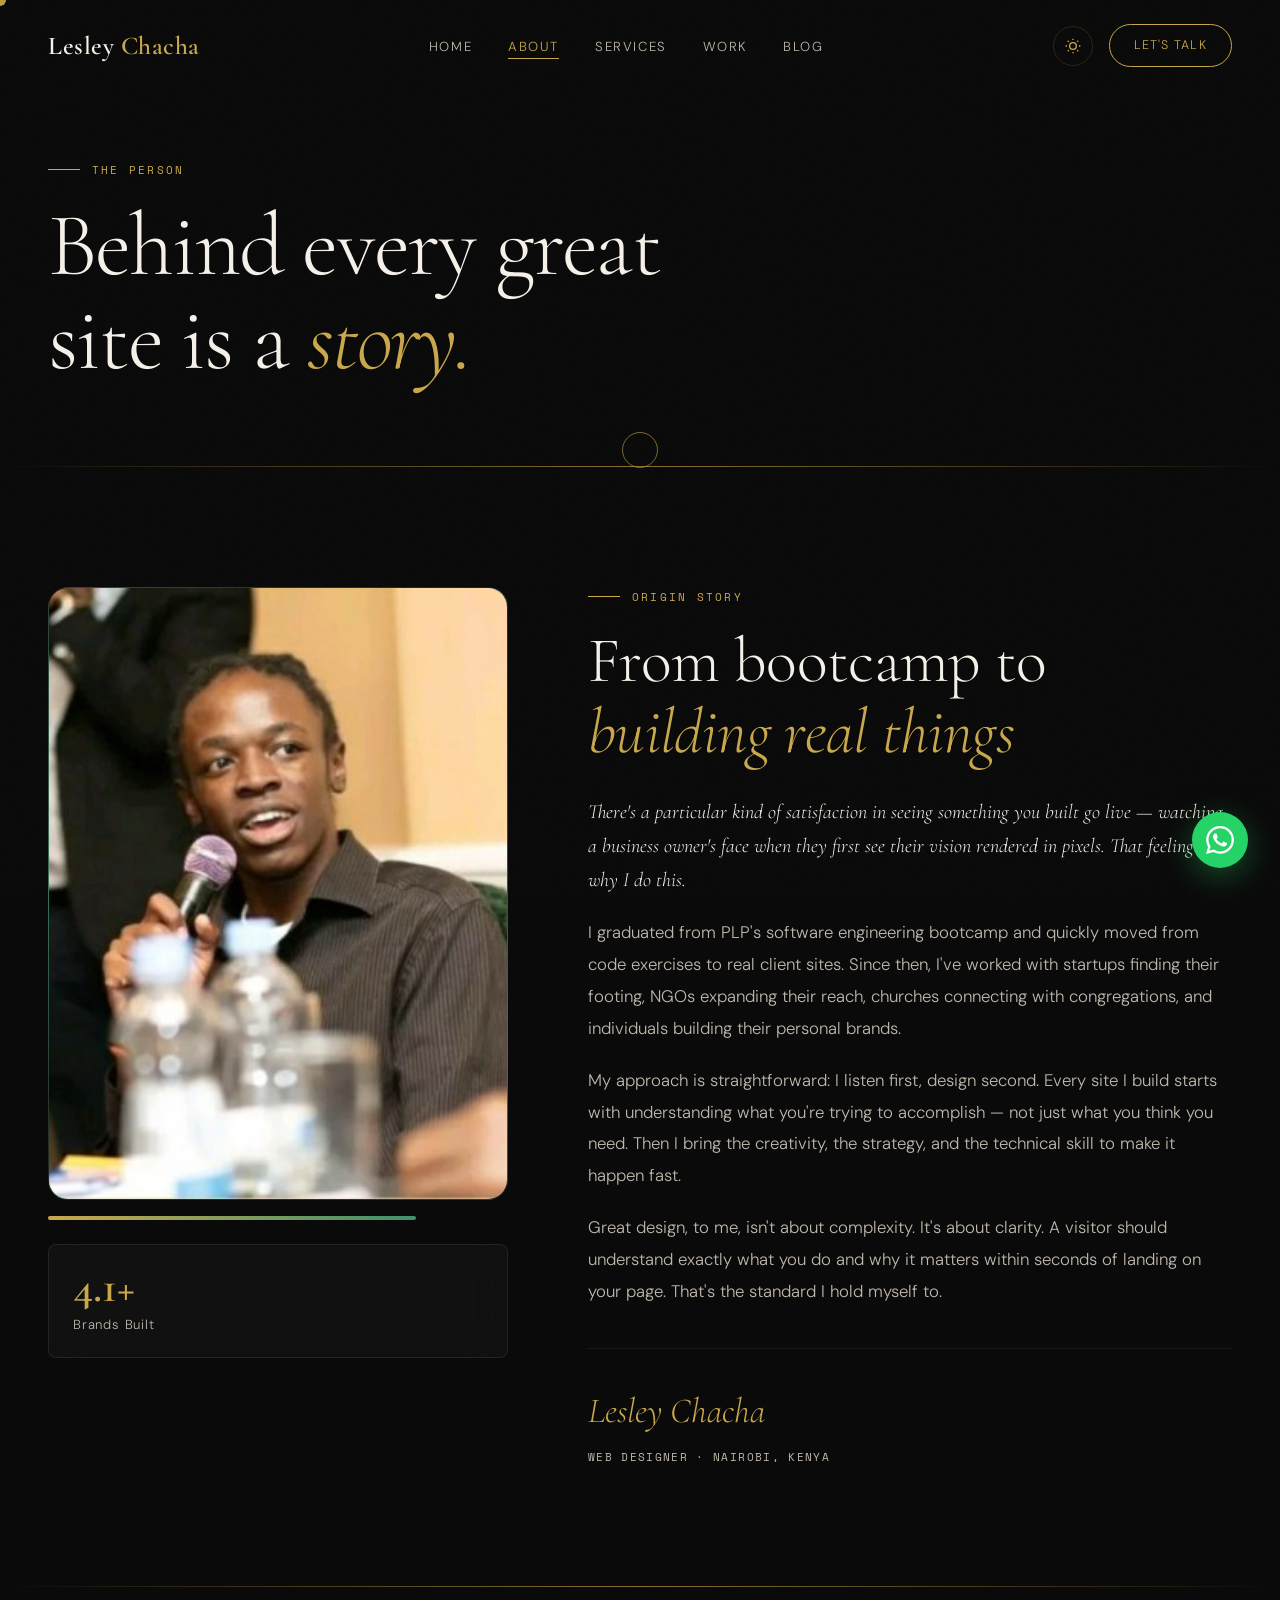
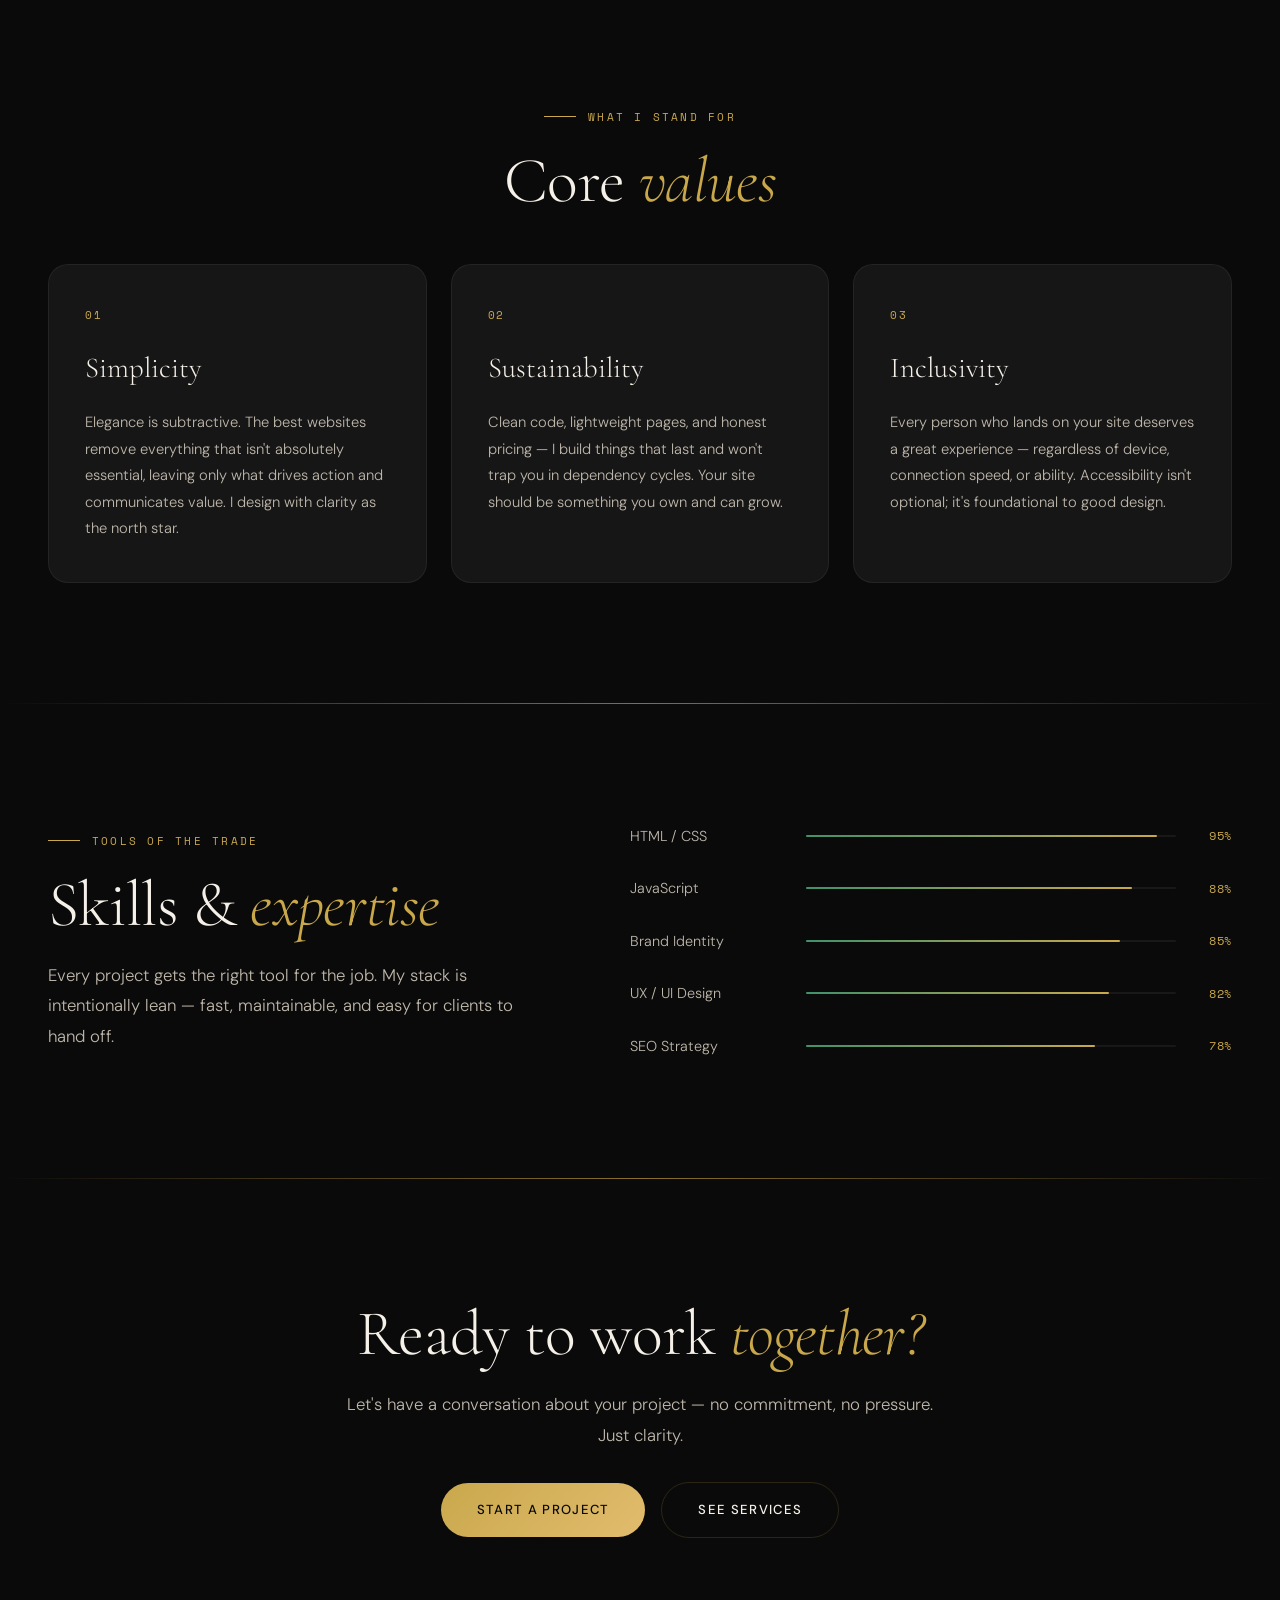
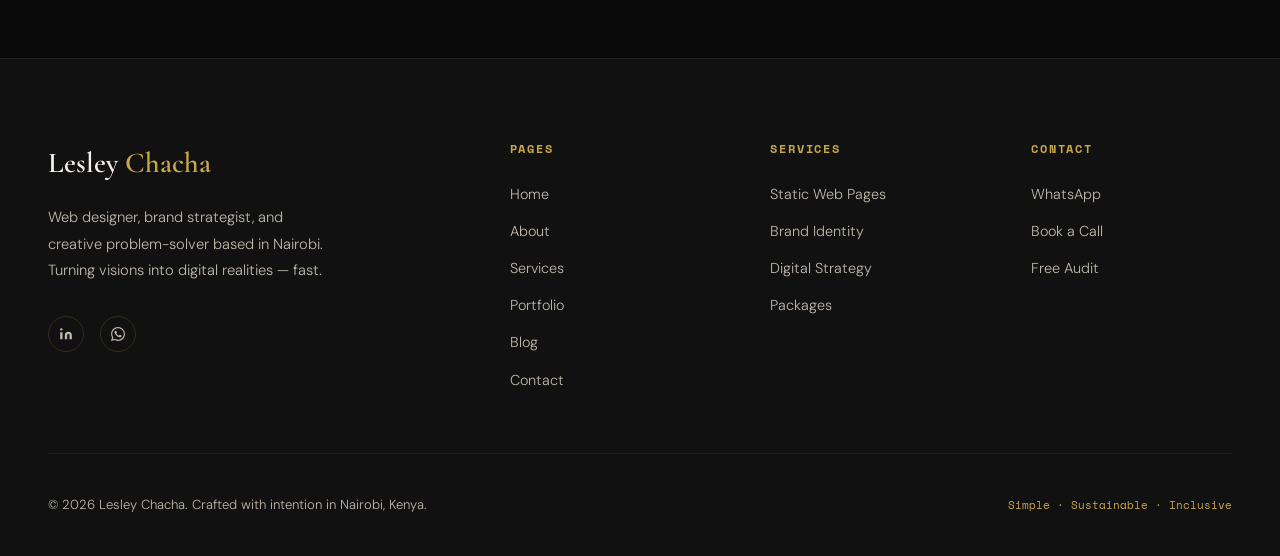
==== commit 86eacd43: "Added my pictures" ====
--- a/about.html
+++ b/about.html
@@ -67,8 +67,7 @@
       <div class="about-photo-col reveal-left">
         <div class="photo-frame">
           <div class="photo-placeholder">
-            <!-- Replace with your actual photo: <img src="assets/lesley.jpg" alt="Lesley Chacha" /> -->
-            <div class="photo-initials">LC</div>
+            <img src="images/Lesley.jpeg" alt="Lesley Chacha" />
           </div>
           <div class="photo-accent-bar"></div>
           <div class="photo-stat glass">
